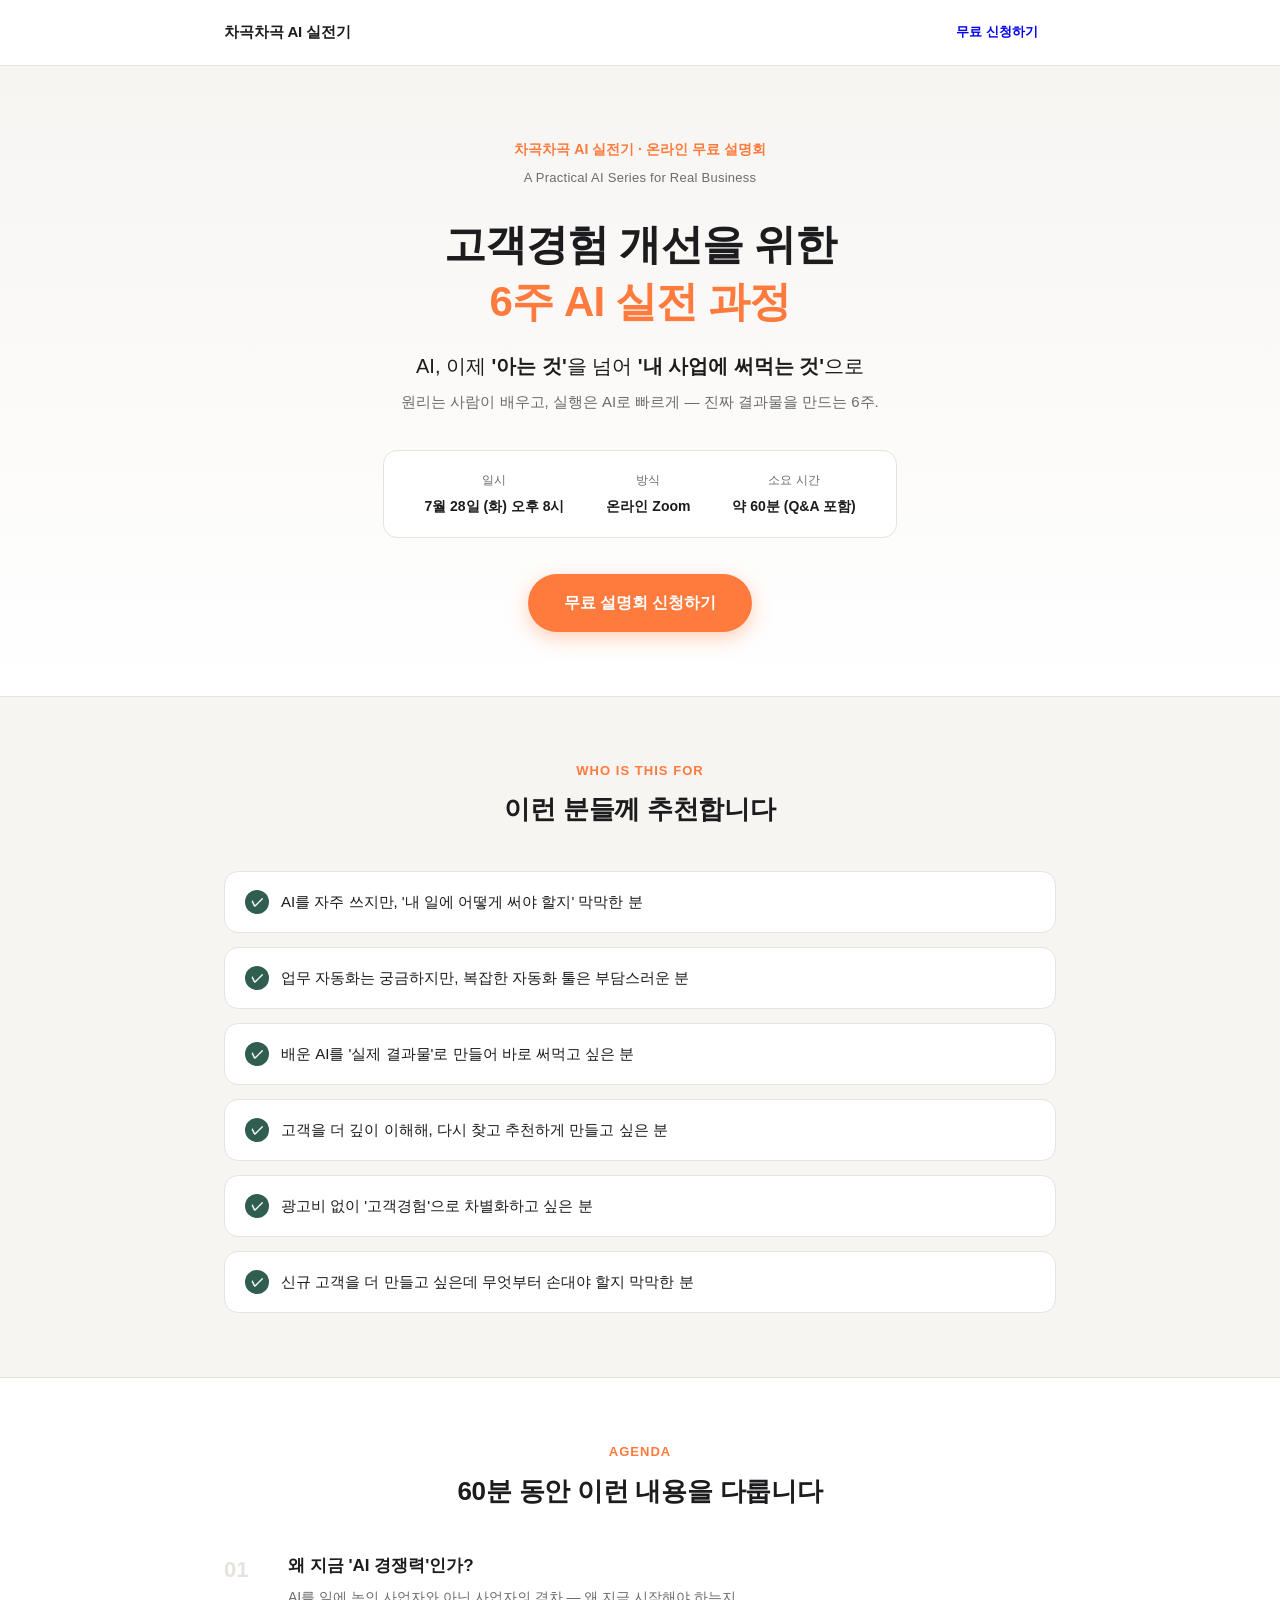
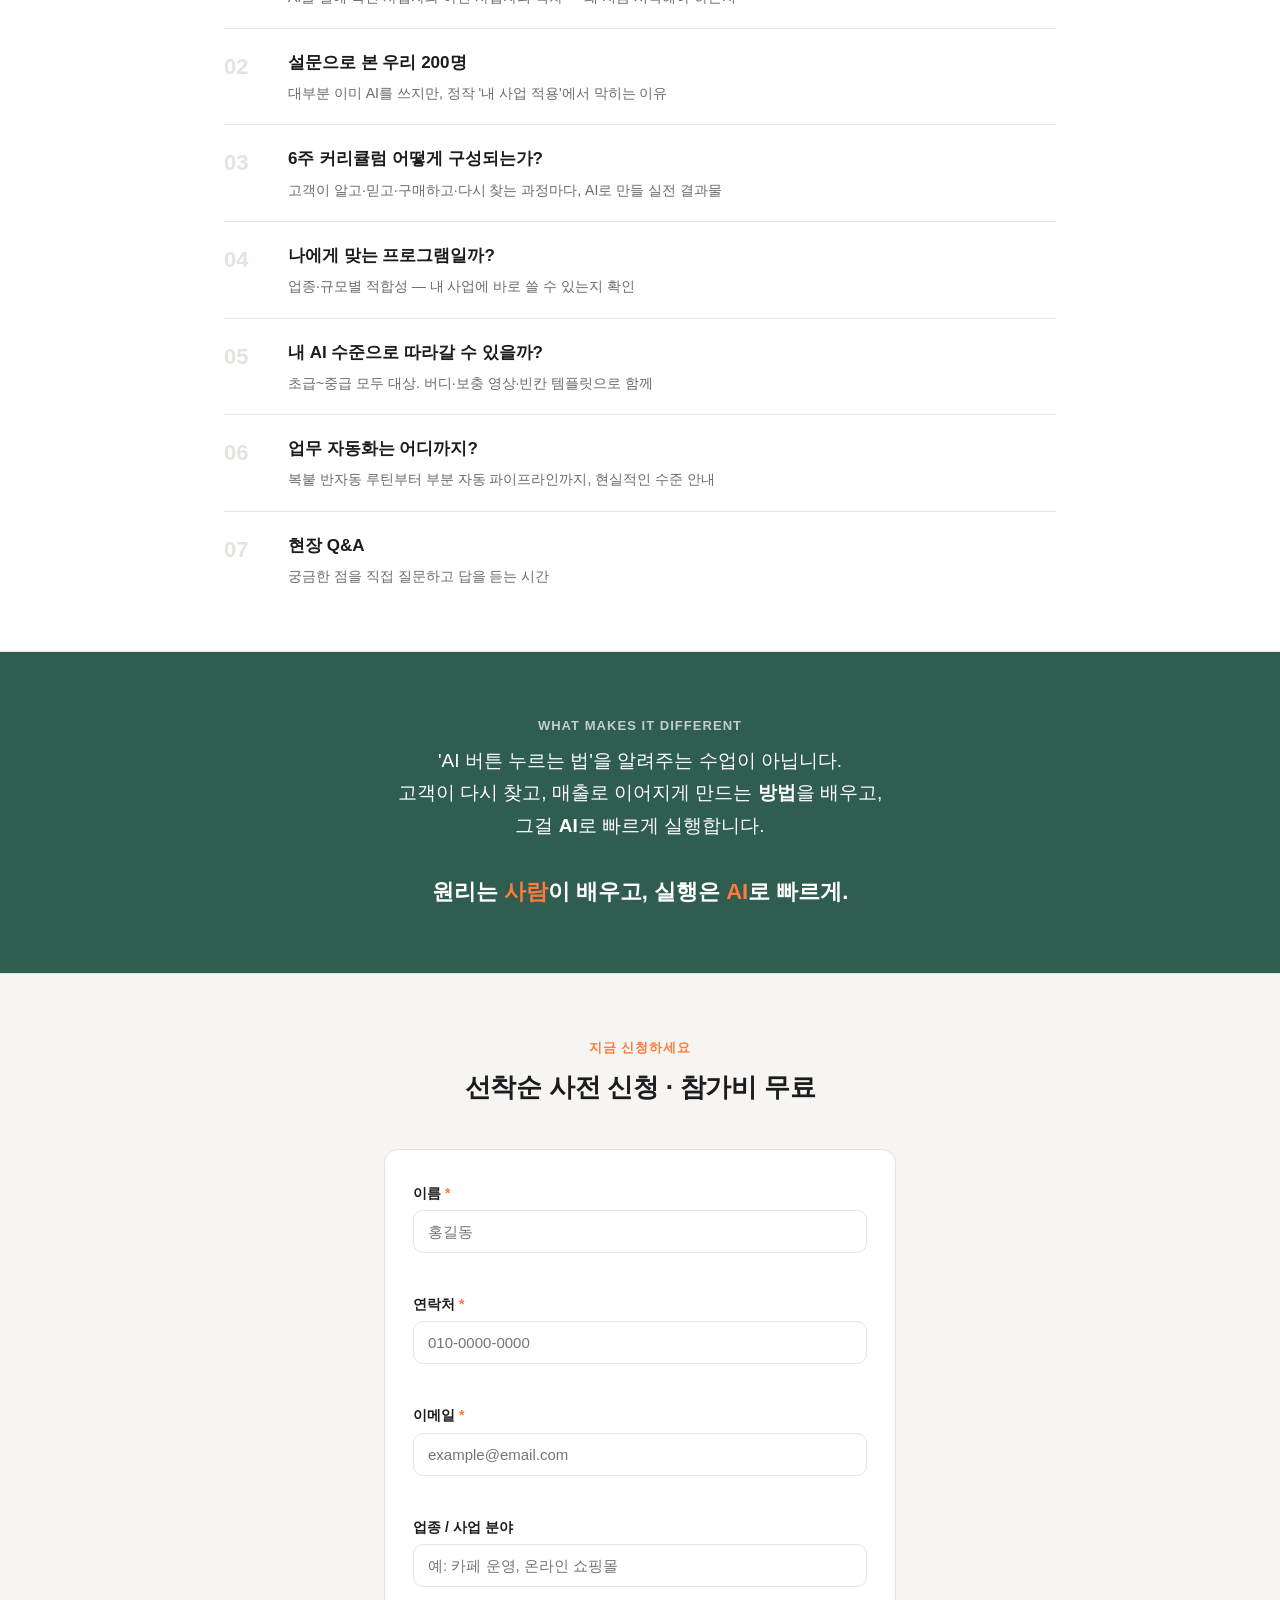
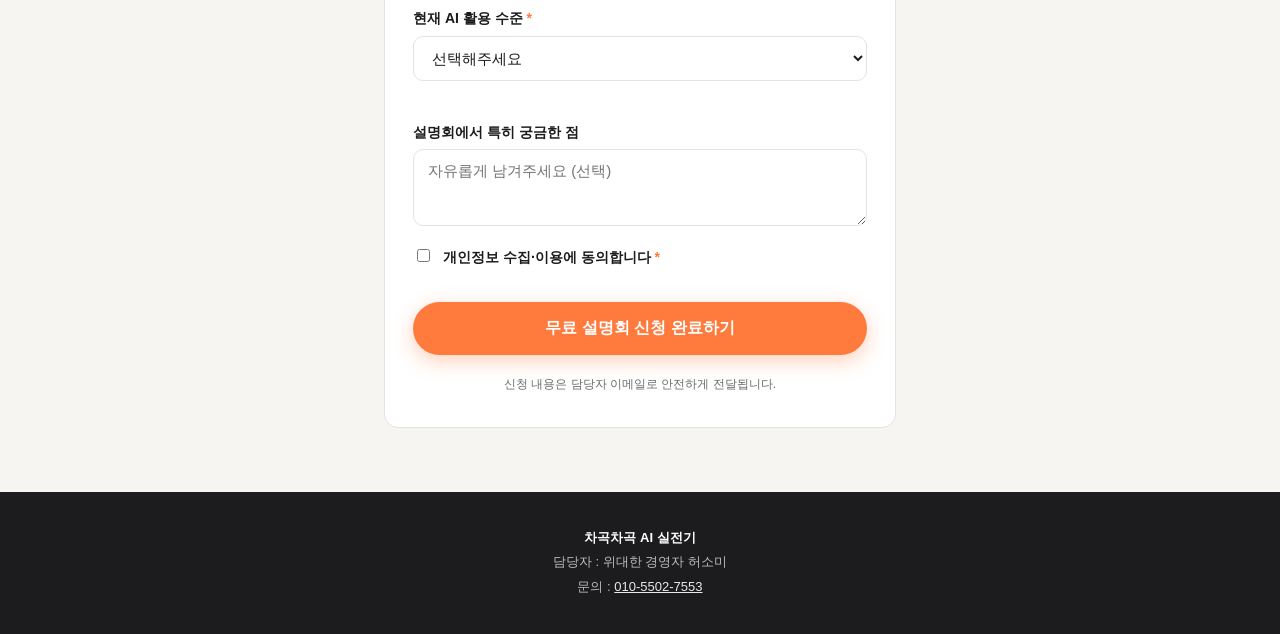
==== index.html @ 7abcda07 "Add 차곡차곡 AI 실전기 신청 페이지 Google Sheets 연동 신청 폼 포함 정적 랜딩페이지.  Co-Authored-By: Claude Sonnet 5 <noreply@" ====
<!DOCTYPE html>
<html lang="ko">
<head>
<meta charset="UTF-8">
<meta name="viewport" content="width=device-width, initial-scale=1.0">
<title>차곡차곡 AI 실전기 · 온라인 무료 설명회</title>
<meta name="description" content="고객경험 개선을 위한 6주 AI 실전 과정. 원리는 사람이 배우고, 실행은 AI로 빠르게.">
<link rel="stylesheet" href="styles.css">
</head>
<body>

<header class="topbar">
  <div class="container topbar-inner">
    <span class="logo">차곡차곡 AI 실전기</span>
    <a href="#apply-section" class="btn btn-small">무료 신청하기</a>
  </div>
</header>

<main>

  <!-- 히어로 -->
  <section class="hero">
    <div class="container hero-inner">
      <p class="eyebrow">차곡차곡 AI 실전기 · 온라인 무료 설명회</p>
      <p class="tagline">A Practical AI Series for Real Business</p>
      <h1>고객경험 개선을 위한<br><span class="highlight">6주 AI 실전 과정</span></h1>
      <p class="hero-copy">AI, 이제 <strong>'아는 것'</strong>을 넘어 <strong>'내 사업에 써먹는 것'</strong>으로</p>
      <p class="hero-sub">원리는 사람이 배우고, 실행은 AI로 빠르게 — 진짜 결과물을 만드는 6주.</p>

      <div class="event-info">
        <div class="event-info-item">
          <span class="event-info-label">일시</span>
          <span class="event-info-value">7월 28일 (화) 오후 8시</span>
        </div>
        <div class="event-info-item">
          <span class="event-info-label">방식</span>
          <span class="event-info-value">온라인 Zoom</span>
        </div>
        <div class="event-info-item">
          <span class="event-info-label">소요 시간</span>
          <span class="event-info-value">약 60분 (Q&amp;A 포함)</span>
        </div>
      </div>

      <a href="#apply-section" class="btn btn-primary btn-large">무료 설명회 신청하기</a>
    </div>
  </section>

  <!-- Who is this for -->
  <section class="section who-section">
    <div class="container">
      <h2 class="section-title">Who is this for</h2>
      <p class="section-subtitle">이런 분들께 추천합니다</p>

      <ul class="check-list">
        <li><span class="check-icon">✓</span>AI를 자주 쓰지만, '내 일에 어떻게 써야 할지' 막막한 분</li>
        <li><span class="check-icon">✓</span>업무 자동화는 궁금하지만, 복잡한 자동화 툴은 부담스러운 분</li>
        <li><span class="check-icon">✓</span>배운 AI를 '실제 결과물'로 만들어 바로 써먹고 싶은 분</li>
        <li><span class="check-icon">✓</span>고객을 더 깊이 이해해, 다시 찾고 추천하게 만들고 싶은 분</li>
        <li><span class="check-icon">✓</span>광고비 없이 '고객경험'으로 차별화하고 싶은 분</li>
        <li><span class="check-icon">✓</span>신규 고객을 더 만들고 싶은데 무엇부터 손대야 할지 막막한 분</li>
      </ul>
    </div>
  </section>

  <!-- Agenda -->
  <section class="section agenda-section">
    <div class="container">
      <h2 class="section-title">Agenda</h2>
      <p class="section-subtitle">60분 동안 이런 내용을 다룹니다</p>

      <ol class="agenda-list">
        <li class="agenda-item">
          <span class="agenda-num">01</span>
          <div>
            <h3>왜 지금 'AI 경쟁력'인가?</h3>
            <p>AI를 일에 녹인 사업자와 아닌 사업자의 격차 — 왜 지금 시작해야 하는지</p>
          </div>
        </li>
        <li class="agenda-item">
          <span class="agenda-num">02</span>
          <div>
            <h3>설문으로 본 우리 200명</h3>
            <p>대부분 이미 AI를 쓰지만, 정작 '내 사업 적용'에서 막히는 이유</p>
          </div>
        </li>
        <li class="agenda-item">
          <span class="agenda-num">03</span>
          <div>
            <h3>6주 커리큘럼 어떻게 구성되는가?</h3>
            <p>고객이 알고·믿고·구매하고·다시 찾는 과정마다, AI로 만들 실전 결과물</p>
          </div>
        </li>
        <li class="agenda-item">
          <span class="agenda-num">04</span>
          <div>
            <h3>나에게 맞는 프로그램일까?</h3>
            <p>업종·규모별 적합성 — 내 사업에 바로 쓸 수 있는지 확인</p>
          </div>
        </li>
        <li class="agenda-item">
          <span class="agenda-num">05</span>
          <div>
            <h3>내 AI 수준으로 따라갈 수 있을까?</h3>
            <p>초급~중급 모두 대상. 버디·보충 영상·빈칸 템플릿으로 함께</p>
          </div>
        </li>
        <li class="agenda-item">
          <span class="agenda-num">06</span>
          <div>
            <h3>업무 자동화는 어디까지?</h3>
            <p>복붙 반자동 루틴부터 부분 자동 파이프라인까지, 현실적인 수준 안내</p>
          </div>
        </li>
        <li class="agenda-item">
          <span class="agenda-num">07</span>
          <div>
            <h3>현장 Q&amp;A</h3>
            <p>궁금한 점을 직접 질문하고 답을 듣는 시간</p>
          </div>
        </li>
      </ol>
    </div>
  </section>

  <!-- What makes it different -->
  <section class="section diff-section">
    <div class="container diff-inner">
      <h2 class="section-title">What makes it different</h2>
      <p class="diff-copy">
        'AI 버튼 누르는 법'을 알려주는 수업이 아닙니다.<br>
        고객이 다시 찾고, 매출로 이어지게 만드는 <strong>방법</strong>을 배우고,<br>
        그걸 <strong>AI</strong>로 빠르게 실행합니다.
      </p>
      <p class="diff-highlight">원리는 <span class="accent">사람</span>이 배우고, 실행은 <span class="accent">AI</span>로 빠르게.</p>
    </div>
  </section>

  <!-- 신청 섹션 -->
  <section class="section apply-section" id="apply-section">
    <div class="container apply-inner">
      <h2 class="section-title">지금 신청하세요</h2>
      <p class="section-subtitle">선착순 사전 신청 · 참가비 무료</p>

      <form id="apply-form" class="apply-form" novalidate>

        <div class="form-group">
          <label for="name">이름 <span class="required">*</span></label>
          <input type="text" id="name" name="name" required placeholder="홍길동">
          <span class="error-msg" data-error-for="name"></span>
        </div>

        <div class="form-group">
          <label for="phone">연락처 <span class="required">*</span></label>
          <input type="tel" id="phone" name="phone" required placeholder="010-0000-0000">
          <span class="error-msg" data-error-for="phone"></span>
        </div>

        <div class="form-group">
          <label for="email">이메일 <span class="required">*</span></label>
          <input type="email" id="email" name="email" required placeholder="example@email.com">
          <span class="error-msg" data-error-for="email"></span>
        </div>

        <div class="form-group">
          <label for="business">업종 / 사업 분야</label>
          <input type="text" id="business" name="business" placeholder="예: 카페 운영, 온라인 쇼핑몰">
        </div>

        <div class="form-group">
          <label for="ai-level">현재 AI 활용 수준 <span class="required">*</span></label>
          <select id="ai-level" name="ai-level" required>
            <option value="" disabled selected>선택해주세요</option>
            <option value="beginner">입문 (거의 안 써봤어요)</option>
            <option value="basic">초급 (가끔 써봤어요)</option>
            <option value="intermediate">중급 (자주 쓰는 편)</option>
            <option value="advanced">고급 (업무에 적용 중)</option>
          </select>
          <span class="error-msg" data-error-for="ai-level"></span>
        </div>

        <div class="form-group">
          <label for="question">설명회에서 특히 궁금한 점</label>
          <textarea id="question" name="question" rows="3" placeholder="자유롭게 남겨주세요 (선택)"></textarea>
        </div>

        <div class="form-group form-group-checkbox">
          <label class="checkbox-label">
            <input type="checkbox" id="privacy" name="privacy" required>
            <span>개인정보 수집·이용에 동의합니다 <span class="required">*</span></span>
          </label>
          <span class="error-msg" data-error-for="privacy"></span>
        </div>

        <button type="submit" class="btn btn-primary btn-large btn-full">무료 설명회 신청 완료하기</button>
        <p class="form-note">신청 내용은 담당자 이메일로 안전하게 전달됩니다.</p>
      </form>

      <div id="success-message" class="success-message" hidden>
        <p class="success-icon">✓</p>
        <h3>신청이 완료되었습니다</h3>
        <p>입력하신 연락처로 곧 안내드리겠습니다. 감사합니다!</p>
      </div>
    </div>
  </section>

</main>

<footer class="footer">
  <div class="container footer-inner">
    <p class="footer-title">차곡차곡 AI 실전기</p>
    <p>담당자 : 위대한 경영자 허소미</p>
    <p>문의 : <a href="tel:010-5502-7553">010-5502-7553</a></p>
  </div>
</footer>

<script src="script.js"></script>
</body>
</html>
---- styles.css ----
/* ============================================
   수정 가이드
   - 색상: 아래 :root 변수만 바꾸면 전체 색상 변경
   - 폰트: --font-sans 값만 바꾸면 전체 폰트 변경
   - 텍스트 내용: index.html에서 직접 수정
   ============================================ */

:root {
  --color-bg: #ffffff;
  --color-bg-alt: #f7f5f2;
  --color-text: #1c1c1e;
  --color-text-muted: #6b6b70;
  --color-primary: #ff7a3d;
  --color-primary-dark: #e6631f;
  --color-accent: #2f5d50;
  --color-border: #e6e3de;
  --color-white: #ffffff;
  --font-sans: -apple-system, BlinkMacSystemFont, "Pretendard", "Noto Sans KR", "Malgun Gothic", sans-serif;
  --radius: 14px;
  --max-width: 880px;
}

* { box-sizing: border-box; }

html { scroll-behavior: smooth; }

body {
  margin: 0;
  font-family: var(--font-sans);
  color: var(--color-text);
  background: var(--color-bg);
  line-height: 1.6;
  -webkit-font-smoothing: antialiased;
}

.container {
  max-width: var(--max-width);
  margin: 0 auto;
  padding: 0 24px;
}

/* Topbar */
.topbar {
  position: sticky;
  top: 0;
  z-index: 100;
  background: rgba(255, 255, 255, 0.9);
  backdrop-filter: blur(8px);
  border-bottom: 1px solid var(--color-border);
}

.topbar-inner {
  display: flex;
  align-items: center;
  justify-content: space-between;
  padding-top: 14px;
  padding-bottom: 14px;
}

.logo {
  font-weight: 700;
  font-size: 15px;
  letter-spacing: -0.01em;
}

/* Buttons */
.btn {
  display: inline-block;
  border: none;
  border-radius: 999px;
  font-weight: 700;
  text-decoration: none;
  cursor: pointer;
  text-align: center;
  transition: transform 0.15s ease, box-shadow 0.15s ease, background 0.15s ease;
}

.btn-primary {
  background: var(--color-primary);
  color: var(--color-white);
  box-shadow: 0 6px 20px rgba(255, 122, 61, 0.35);
}

.btn-primary:hover {
  background: var(--color-primary-dark);
  transform: translateY(-1px);
}

.btn-small {
  padding: 8px 18px;
  font-size: 13px;
}

.btn-large {
  padding: 16px 36px;
  font-size: 16px;
}

.btn-full {
  display: block;
  width: 100%;
}

/* Hero */
.hero {
  background: linear-gradient(180deg, var(--color-bg-alt) 0%, var(--color-bg) 100%);
  padding: 72px 0 64px;
  text-align: center;
}

.hero-inner {
  display: flex;
  flex-direction: column;
  align-items: center;
}

.eyebrow {
  font-size: 14px;
  font-weight: 700;
  color: var(--color-primary);
  margin: 0 0 8px;
}

.tagline {
  font-size: 13px;
  color: var(--color-text-muted);
  letter-spacing: 0.02em;
  margin: 0 0 28px;
}

.hero h1 {
  font-size: clamp(28px, 5vw, 42px);
  line-height: 1.35;
  margin: 0 0 20px;
  letter-spacing: -0.02em;
}

.hero h1 .highlight {
  color: var(--color-primary);
}

.hero-copy {
  font-size: clamp(17px, 2.5vw, 20px);
  margin: 0 0 8px;
}

.hero-sub {
  font-size: 15px;
  color: var(--color-text-muted);
  margin: 0 0 36px;
}

.event-info {
  display: flex;
  flex-wrap: wrap;
  justify-content: center;
  gap: 12px;
  background: var(--color-white);
  border: 1px solid var(--color-border);
  border-radius: var(--radius);
  padding: 20px 28px;
  margin-bottom: 36px;
}

.event-info-item {
  display: flex;
  flex-direction: column;
  align-items: center;
  min-width: 120px;
  padding: 0 12px;
}

.event-info-label {
  font-size: 12px;
  color: var(--color-text-muted);
  margin-bottom: 4px;
}

.event-info-value {
  font-size: 14px;
  font-weight: 700;
}

/* Sections */
.section {
  padding: 64px 0;
  border-top: 1px solid var(--color-border);
}

.section-title {
  font-size: 13px;
  font-weight: 800;
  letter-spacing: 0.08em;
  text-transform: uppercase;
  color: var(--color-primary);
  margin: 0 0 8px;
  text-align: center;
}

.section-subtitle {
  font-size: clamp(20px, 3vw, 26px);
  font-weight: 700;
  text-align: center;
  margin: 0 0 40px;
  letter-spacing: -0.01em;
}

/* Who is this for */
.who-section {
  background: var(--color-bg-alt);
}

.check-list {
  list-style: none;
  margin: 0;
  padding: 0;
  display: grid;
  gap: 14px;
}

.check-list li {
  display: flex;
  align-items: flex-start;
  gap: 12px;
  background: var(--color-white);
  border: 1px solid var(--color-border);
  border-radius: var(--radius);
  padding: 18px 20px;
  font-size: 15px;
}

.check-icon {
  flex: none;
  width: 24px;
  height: 24px;
  border-radius: 50%;
  background: var(--color-accent);
  color: var(--color-white);
  font-size: 13px;
  font-weight: 700;
  display: flex;
  align-items: center;
  justify-content: center;
}

/* Agenda */
.agenda-list {
  list-style: none;
  margin: 0;
  padding: 0;
  display: grid;
  gap: 20px;
}

.agenda-item {
  display: flex;
  gap: 20px;
  align-items: flex-start;
  padding-bottom: 20px;
  border-bottom: 1px solid var(--color-border);
}

.agenda-item:last-child {
  border-bottom: none;
  padding-bottom: 0;
}

.agenda-num {
  flex: none;
  font-size: 22px;
  font-weight: 800;
  color: var(--color-border);
  font-variant-numeric: tabular-nums;
  min-width: 44px;
}

.agenda-item h3 {
  margin: 0 0 6px;
  font-size: 17px;
}

.agenda-item p {
  margin: 0;
  color: var(--color-text-muted);
  font-size: 14px;
}

/* Diff section */
.diff-section {
  background: var(--color-accent);
  color: var(--color-white);
  text-align: center;
}

.diff-section .section-title {
  color: rgba(255, 255, 255, 0.7);
}

.diff-inner {
  max-width: 640px;
}

.diff-copy {
  font-size: clamp(16px, 2.5vw, 19px);
  line-height: 1.7;
  margin: 0 0 32px;
}

.diff-highlight {
  font-size: clamp(18px, 3vw, 22px);
  font-weight: 700;
  margin: 0;
}

.diff-highlight .accent {
  color: var(--color-primary);
}

/* Apply section */
.apply-section {
  background: var(--color-bg-alt);
}

.apply-inner {
  max-width: 560px;
}

.apply-form {
  background: var(--color-white);
  border: 1px solid var(--color-border);
  border-radius: var(--radius);
  padding: 32px 28px;
  display: grid;
  gap: 20px;
}

.form-group {
  display: grid;
  gap: 6px;
}

.form-group label {
  font-size: 14px;
  font-weight: 700;
}

.required {
  color: var(--color-primary);
}

.form-group input[type="text"],
.form-group input[type="tel"],
.form-group input[type="email"],
.form-group select,
.form-group textarea {
  width: 100%;
  padding: 12px 14px;
  border: 1px solid var(--color-border);
  border-radius: 10px;
  font-size: 15px;
  font-family: inherit;
  color: var(--color-text);
  background: var(--color-white);
}

.form-group input:focus,
.form-group select:focus,
.form-group textarea:focus {
  outline: none;
  border-color: var(--color-primary);
  box-shadow: 0 0 0 3px rgba(255, 122, 61, 0.15);
}

.form-group textarea {
  resize: vertical;
}

.form-group.invalid input,
.form-group.invalid select {
  border-color: #e0453c;
}

.error-msg {
  font-size: 12px;
  color: #e0453c;
  min-height: 14px;
  display: block;
}

.form-group-checkbox {
  display: block;
}

.checkbox-label {
  display: flex;
  align-items: flex-start;
  gap: 10px;
  font-size: 14px;
  font-weight: 400;
  cursor: pointer;
}

.checkbox-label input {
  margin-top: 3px;
}

.form-note {
  text-align: center;
  font-size: 12px;
  color: var(--color-text-muted);
  margin: 0;
}

.success-message {
  text-align: center;
  background: var(--color-white);
  border: 1px solid var(--color-border);
  border-radius: var(--radius);
  padding: 48px 28px;
}

.success-icon {
  width: 48px;
  height: 48px;
  line-height: 48px;
  border-radius: 50%;
  background: var(--color-accent);
  color: var(--color-white);
  font-size: 22px;
  margin: 0 auto 16px;
}

.success-message h3 {
  margin: 0 0 8px;
  font-size: 20px;
}

.success-message p:last-child {
  color: var(--color-text-muted);
  margin: 0;
}

/* Footer */
.footer {
  background: var(--color-text);
  color: rgba(255, 255, 255, 0.7);
  padding: 32px 0;
  text-align: center;
  font-size: 13px;
}

.footer-title {
  color: var(--color-white);
  font-weight: 700;
  margin: 0 0 8px;
}

.footer p {
  margin: 4px 0;
}

.footer a {
  color: rgba(255, 255, 255, 0.9);
}

@media (max-width: 600px) {
  .event-info {
    flex-direction: column;
    gap: 16px;
  }
  .apply-form {
    padding: 24px 20px;
  }
}
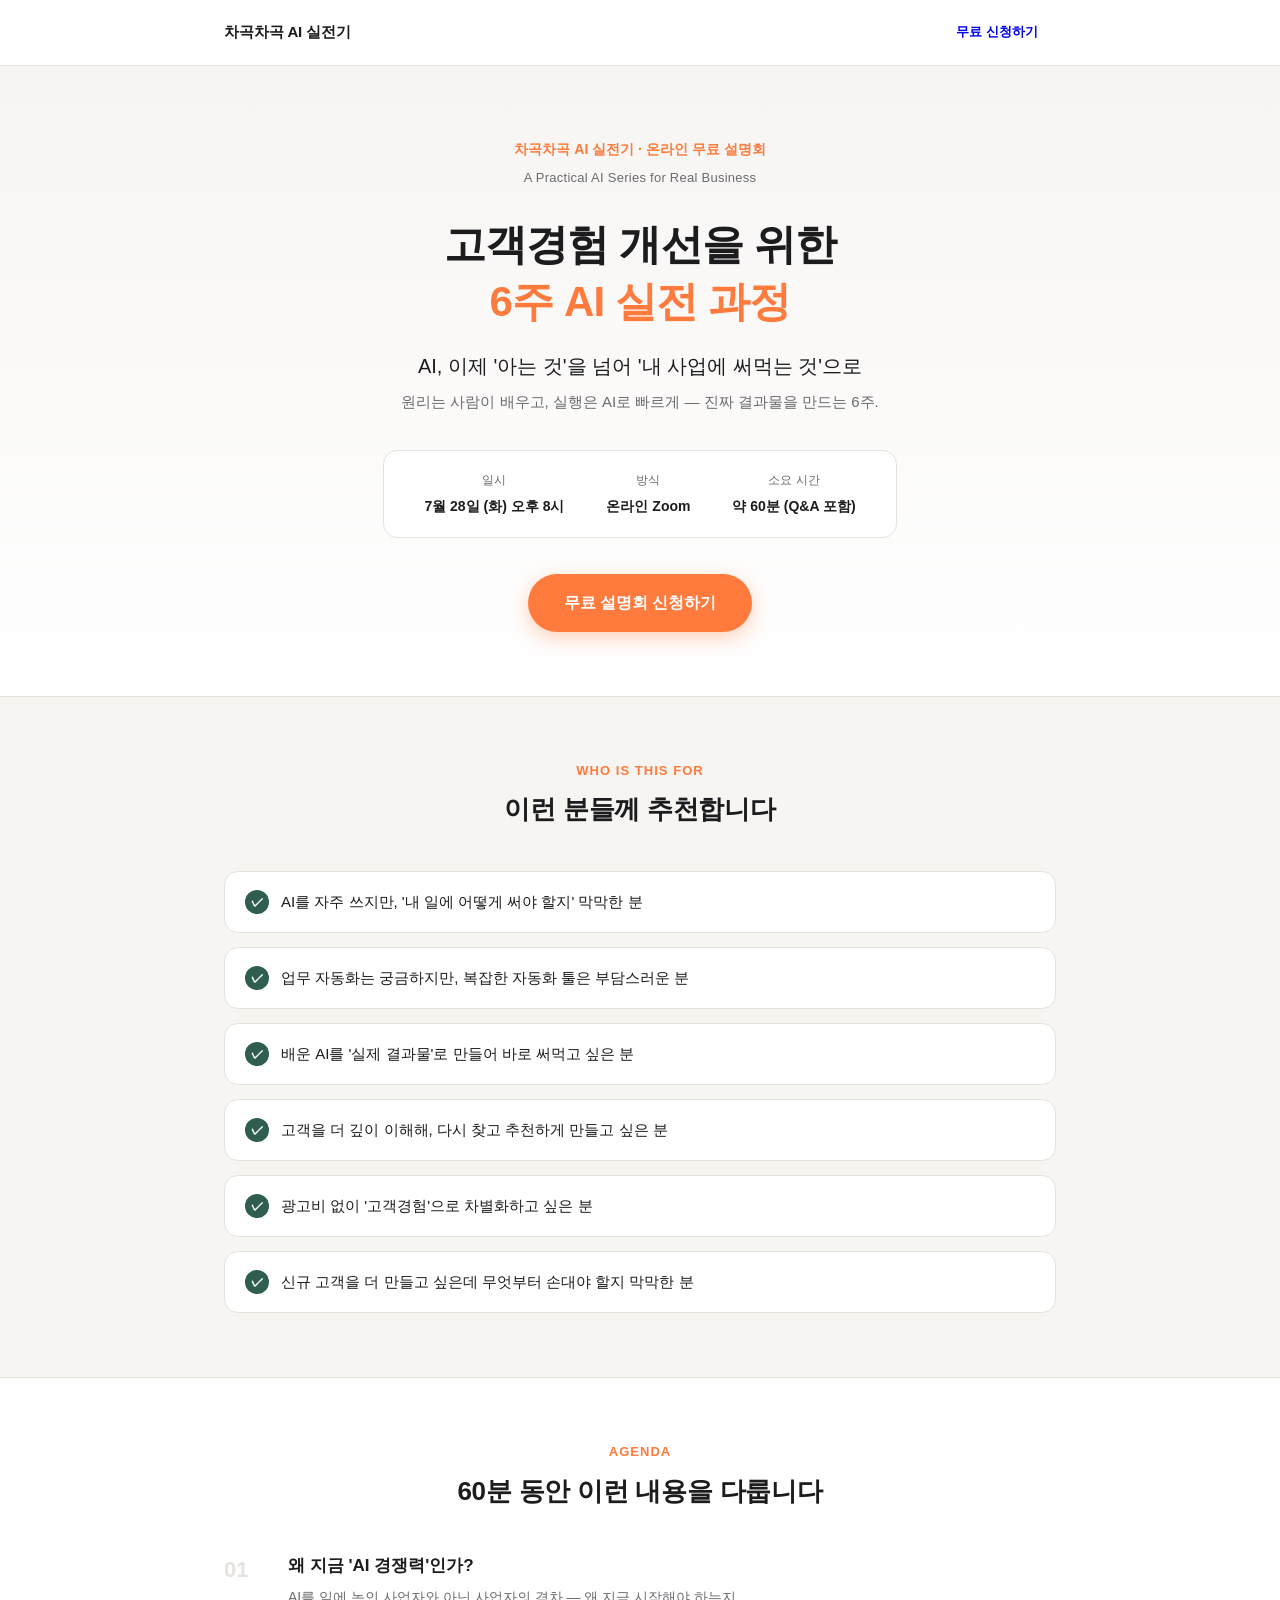
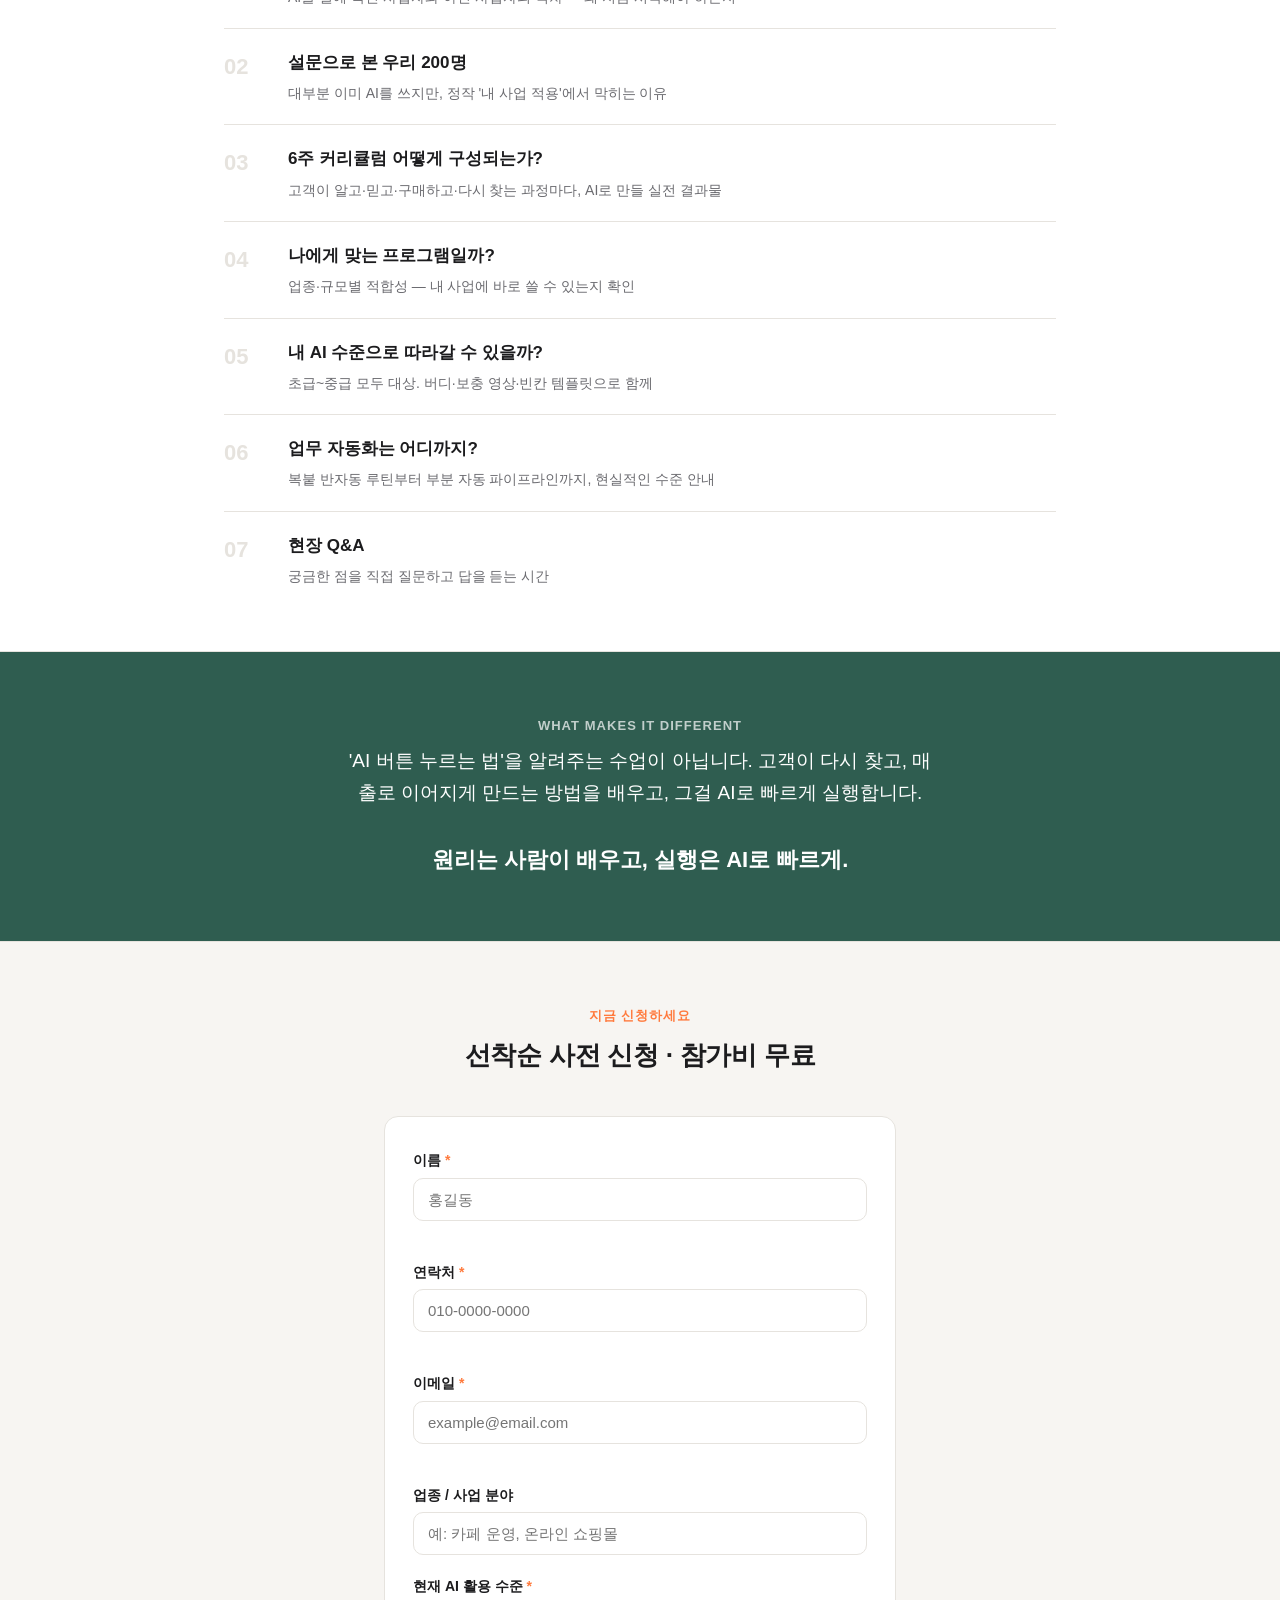
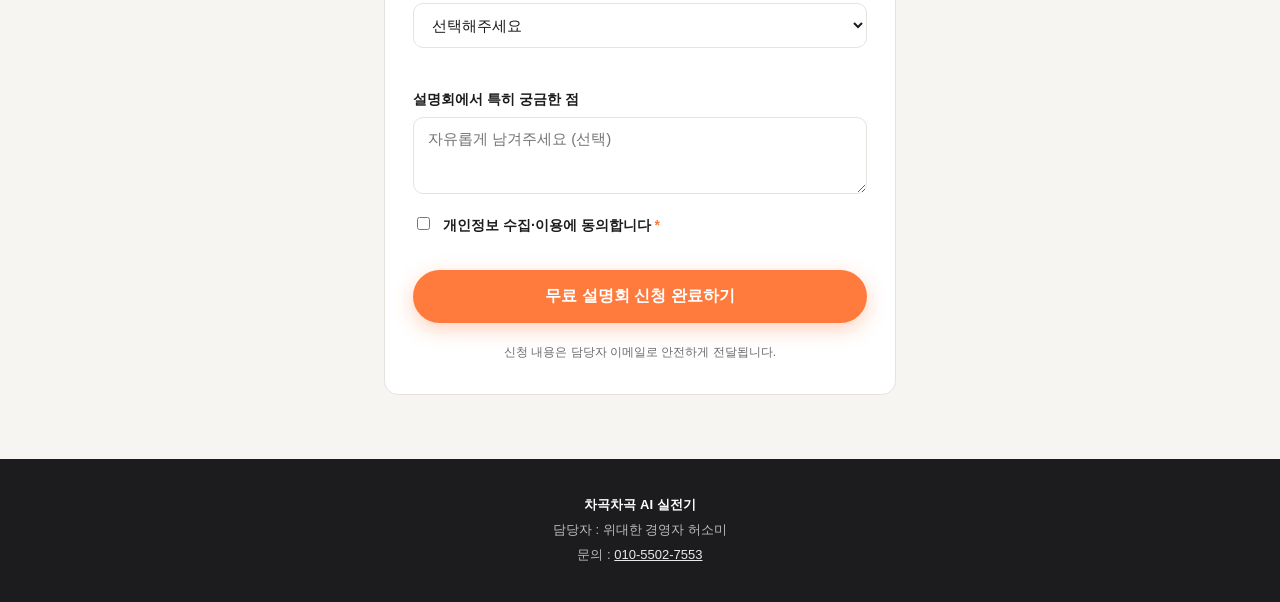
==== commit 77198f4f: "Add admin content editor backed by GitHub Contents API Move page copy into content.json and render i" ====
--- a/index.html
+++ b/index.html
@@ -11,8 +11,8 @@
 
 <header class="topbar">
   <div class="container topbar-inner">
-    <span class="logo">차곡차곡 AI 실전기</span>
-    <a href="#apply-section" class="btn btn-small">무료 신청하기</a>
+    <span class="logo" data-bind="site.logo">차곡차곡 AI 실전기</span>
+    <a href="#apply-section" class="btn btn-small" data-bind="site.navCta">무료 신청하기</a>
   </div>
 </header>
 
@@ -21,44 +21,44 @@
   <!-- 히어로 -->
   <section class="hero">
     <div class="container hero-inner">
-      <p class="eyebrow">차곡차곡 AI 실전기 · 온라인 무료 설명회</p>
-      <p class="tagline">A Practical AI Series for Real Business</p>
-      <h1>고객경험 개선을 위한<br><span class="highlight">6주 AI 실전 과정</span></h1>
-      <p class="hero-copy">AI, 이제 <strong>'아는 것'</strong>을 넘어 <strong>'내 사업에 써먹는 것'</strong>으로</p>
-      <p class="hero-sub">원리는 사람이 배우고, 실행은 AI로 빠르게 — 진짜 결과물을 만드는 6주.</p>
+      <p class="eyebrow" data-bind="hero.eyebrow">차곡차곡 AI 실전기 · 온라인 무료 설명회</p>
+      <p class="tagline" data-bind="hero.tagline">A Practical AI Series for Real Business</p>
+      <h1><span data-bind="hero.titleLine1">고객경험 개선을 위한</span><br><span class="highlight" data-bind="hero.titleHighlight">6주 AI 실전 과정</span></h1>
+      <p class="hero-copy" data-bind="hero.copy">AI, 이제 '아는 것'을 넘어 '내 사업에 써먹는 것'으로</p>
+      <p class="hero-sub" data-bind="hero.sub">원리는 사람이 배우고, 실행은 AI로 빠르게 — 진짜 결과물을 만드는 6주.</p>
 
       <div class="event-info">
         <div class="event-info-item">
           <span class="event-info-label">일시</span>
-          <span class="event-info-value">7월 28일 (화) 오후 8시</span>
+          <span class="event-info-value" data-bind="hero.eventDate">7월 28일 (화) 오후 8시</span>
         </div>
         <div class="event-info-item">
           <span class="event-info-label">방식</span>
-          <span class="event-info-value">온라인 Zoom</span>
+          <span class="event-info-value" data-bind="hero.eventMode">온라인 Zoom</span>
         </div>
         <div class="event-info-item">
           <span class="event-info-label">소요 시간</span>
-          <span class="event-info-value">약 60분 (Q&amp;A 포함)</span>
+          <span class="event-info-value" data-bind="hero.eventDuration">약 60분 (Q&amp;A 포함)</span>
         </div>
       </div>
 
-      <a href="#apply-section" class="btn btn-primary btn-large">무료 설명회 신청하기</a>
+      <a href="#apply-section" class="btn btn-primary btn-large" data-bind="hero.ctaText">무료 설명회 신청하기</a>
     </div>
   </section>
 
   <!-- Who is this for -->
   <section class="section who-section">
     <div class="container">
-      <h2 class="section-title">Who is this for</h2>
-      <p class="section-subtitle">이런 분들께 추천합니다</p>
-
-      <ul class="check-list">
-        <li><span class="check-icon">✓</span>AI를 자주 쓰지만, '내 일에 어떻게 써야 할지' 막막한 분</li>
-        <li><span class="check-icon">✓</span>업무 자동화는 궁금하지만, 복잡한 자동화 툴은 부담스러운 분</li>
-        <li><span class="check-icon">✓</span>배운 AI를 '실제 결과물'로 만들어 바로 써먹고 싶은 분</li>
-        <li><span class="check-icon">✓</span>고객을 더 깊이 이해해, 다시 찾고 추천하게 만들고 싶은 분</li>
-        <li><span class="check-icon">✓</span>광고비 없이 '고객경험'으로 차별화하고 싶은 분</li>
-        <li><span class="check-icon">✓</span>신규 고객을 더 만들고 싶은데 무엇부터 손대야 할지 막막한 분</li>
+      <h2 class="section-title" data-bind="who.sectionTitle">Who is this for</h2>
+      <p class="section-subtitle" data-bind="who.sectionSubtitle">이런 분들께 추천합니다</p>
+
+      <ul class="check-list" id="who-list">
+        <li><span class="check-icon">✓</span><span>AI를 자주 쓰지만, '내 일에 어떻게 써야 할지' 막막한 분</span></li>
+        <li><span class="check-icon">✓</span><span>업무 자동화는 궁금하지만, 복잡한 자동화 툴은 부담스러운 분</span></li>
+        <li><span class="check-icon">✓</span><span>배운 AI를 '실제 결과물'로 만들어 바로 써먹고 싶은 분</span></li>
+        <li><span class="check-icon">✓</span><span>고객을 더 깊이 이해해, 다시 찾고 추천하게 만들고 싶은 분</span></li>
+        <li><span class="check-icon">✓</span><span>광고비 없이 '고객경험'으로 차별화하고 싶은 분</span></li>
+        <li><span class="check-icon">✓</span><span>신규 고객을 더 만들고 싶은데 무엇부터 손대야 할지 막막한 분</span></li>
       </ul>
     </div>
   </section>
@@ -66,10 +66,10 @@
   <!-- Agenda -->
   <section class="section agenda-section">
     <div class="container">
-      <h2 class="section-title">Agenda</h2>
-      <p class="section-subtitle">60분 동안 이런 내용을 다룹니다</p>
-
-      <ol class="agenda-list">
+      <h2 class="section-title" data-bind="agenda.sectionTitle">Agenda</h2>
+      <p class="section-subtitle" data-bind="agenda.sectionSubtitle">60분 동안 이런 내용을 다룹니다</p>
+
+      <ol class="agenda-list" id="agenda-list">
         <li class="agenda-item">
           <span class="agenda-num">01</span>
           <div>
@@ -126,21 +126,17 @@
   <!-- What makes it different -->
   <section class="section diff-section">
     <div class="container diff-inner">
-      <h2 class="section-title">What makes it different</h2>
-      <p class="diff-copy">
-        'AI 버튼 누르는 법'을 알려주는 수업이 아닙니다.<br>
-        고객이 다시 찾고, 매출로 이어지게 만드는 <strong>방법</strong>을 배우고,<br>
-        그걸 <strong>AI</strong>로 빠르게 실행합니다.
-      </p>
-      <p class="diff-highlight">원리는 <span class="accent">사람</span>이 배우고, 실행은 <span class="accent">AI</span>로 빠르게.</p>
+      <h2 class="section-title" data-bind="diff.sectionTitle">What makes it different</h2>
+      <p class="diff-copy" data-bind="diff.copy">'AI 버튼 누르는 법'을 알려주는 수업이 아닙니다. 고객이 다시 찾고, 매출로 이어지게 만드는 방법을 배우고, 그걸 AI로 빠르게 실행합니다.</p>
+      <p class="diff-highlight" data-bind="diff.highlight">원리는 사람이 배우고, 실행은 AI로 빠르게.</p>
     </div>
   </section>
 
   <!-- 신청 섹션 -->
   <section class="section apply-section" id="apply-section">
     <div class="container apply-inner">
-      <h2 class="section-title">지금 신청하세요</h2>
-      <p class="section-subtitle">선착순 사전 신청 · 참가비 무료</p>
+      <h2 class="section-title" data-bind="apply.sectionTitle">지금 신청하세요</h2>
+      <p class="section-subtitle" data-bind="apply.sectionSubtitle">선착순 사전 신청 · 참가비 무료</p>
 
       <form id="apply-form" class="apply-form" novalidate>
 
@@ -192,8 +188,8 @@
           <span class="error-msg" data-error-for="privacy"></span>
         </div>
 
-        <button type="submit" class="btn btn-primary btn-large btn-full">무료 설명회 신청 완료하기</button>
-        <p class="form-note">신청 내용은 담당자 이메일로 안전하게 전달됩니다.</p>
+        <button type="submit" class="btn btn-primary btn-large btn-full" data-bind="apply.submitText">무료 설명회 신청 완료하기</button>
+        <p class="form-note" data-bind="apply.note">신청 내용은 담당자 이메일로 안전하게 전달됩니다.</p>
       </form>
 
       <div id="success-message" class="success-message" hidden>
@@ -208,12 +204,13 @@
 
 <footer class="footer">
   <div class="container footer-inner">
-    <p class="footer-title">차곡차곡 AI 실전기</p>
-    <p>담당자 : 위대한 경영자 허소미</p>
-    <p>문의 : <a href="tel:010-5502-7553">010-5502-7553</a></p>
+    <p class="footer-title" data-bind="footer.title">차곡차곡 AI 실전기</p>
+    <p>담당자 : <span data-bind="footer.manager">위대한 경영자 허소미</span></p>
+    <p>문의 : <a href="tel:010-5502-7553" id="footer-phone-link" data-bind="footer.phone">010-5502-7553</a></p>
   </div>
 </footer>
 
+<script src="content-loader.js"></script>
 <script src="script.js"></script>
 </body>
 </html>
--- a/styles.css
+++ b/styles.css
@@ -22,6 +22,8 @@
 
 * { box-sizing: border-box; }
 
+[hidden] { display: none !important; }
+
 html { scroll-behavior: smooth; }
 
 body {
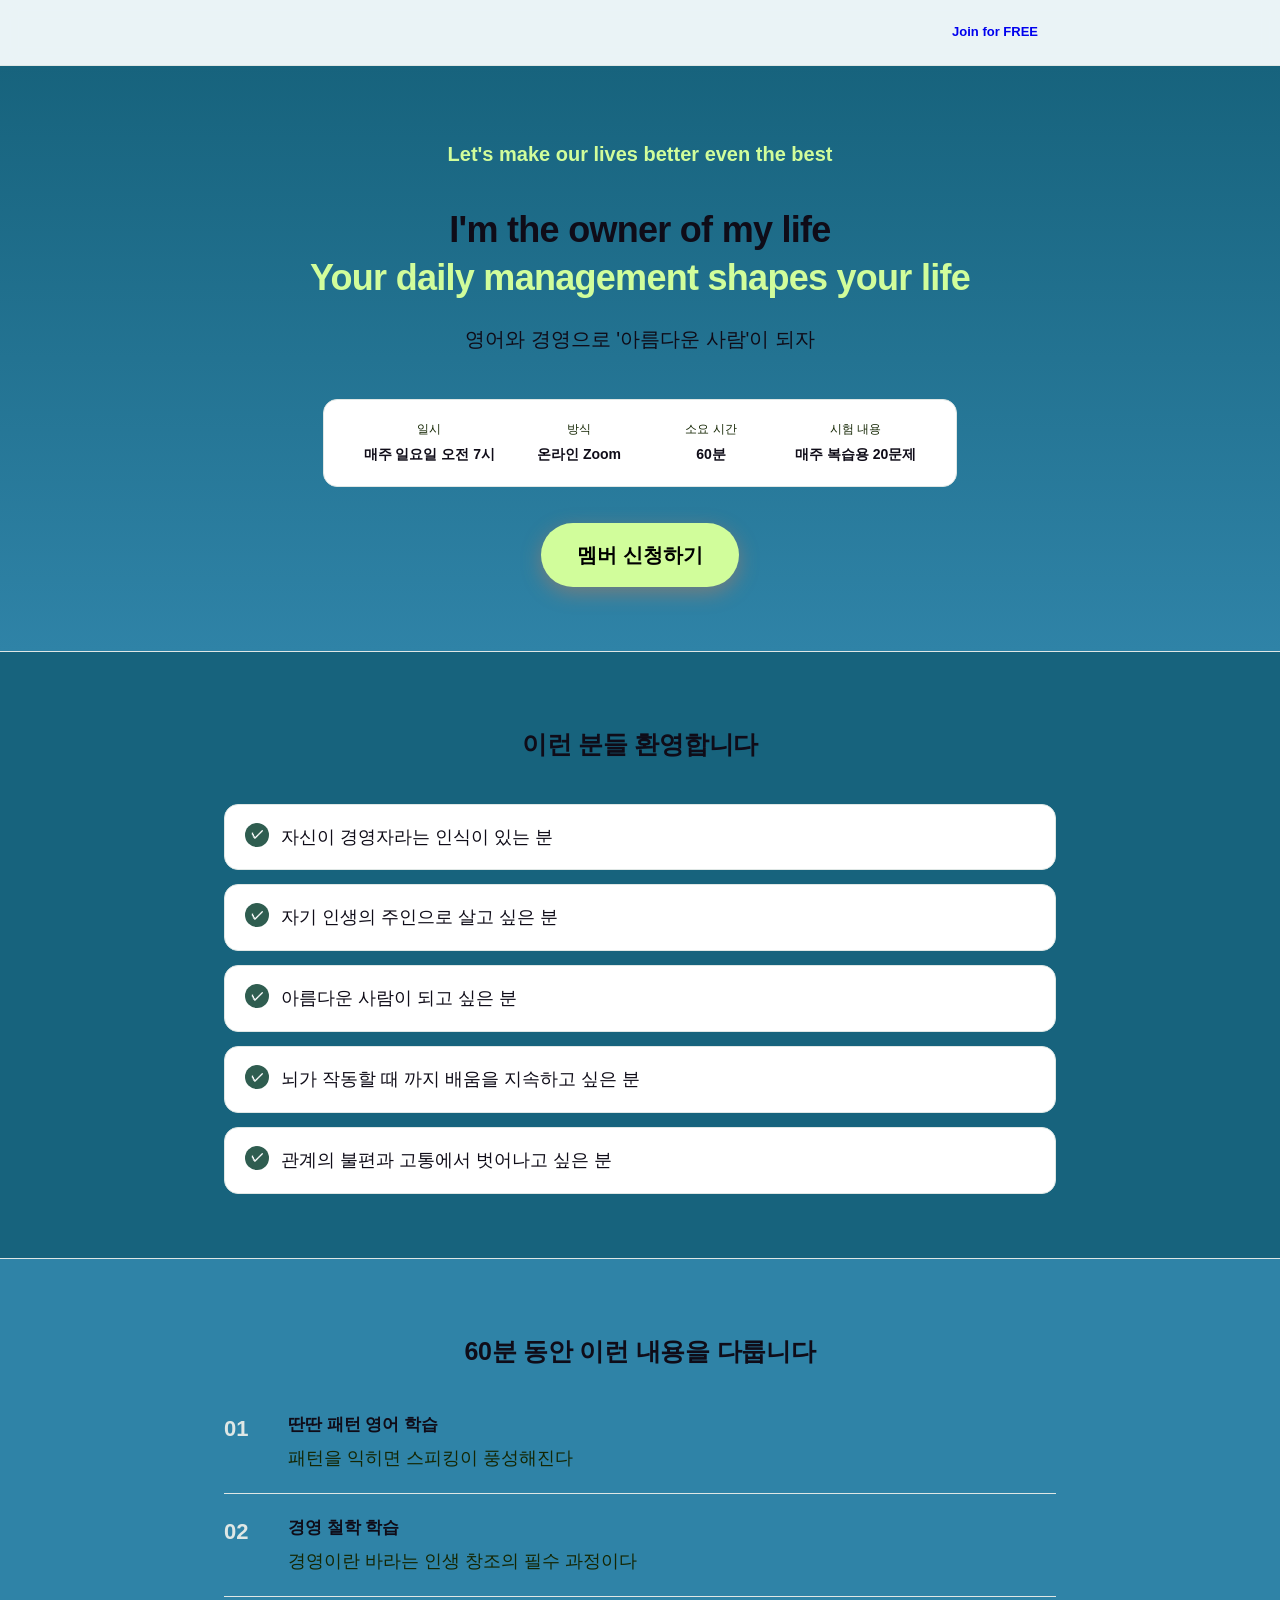
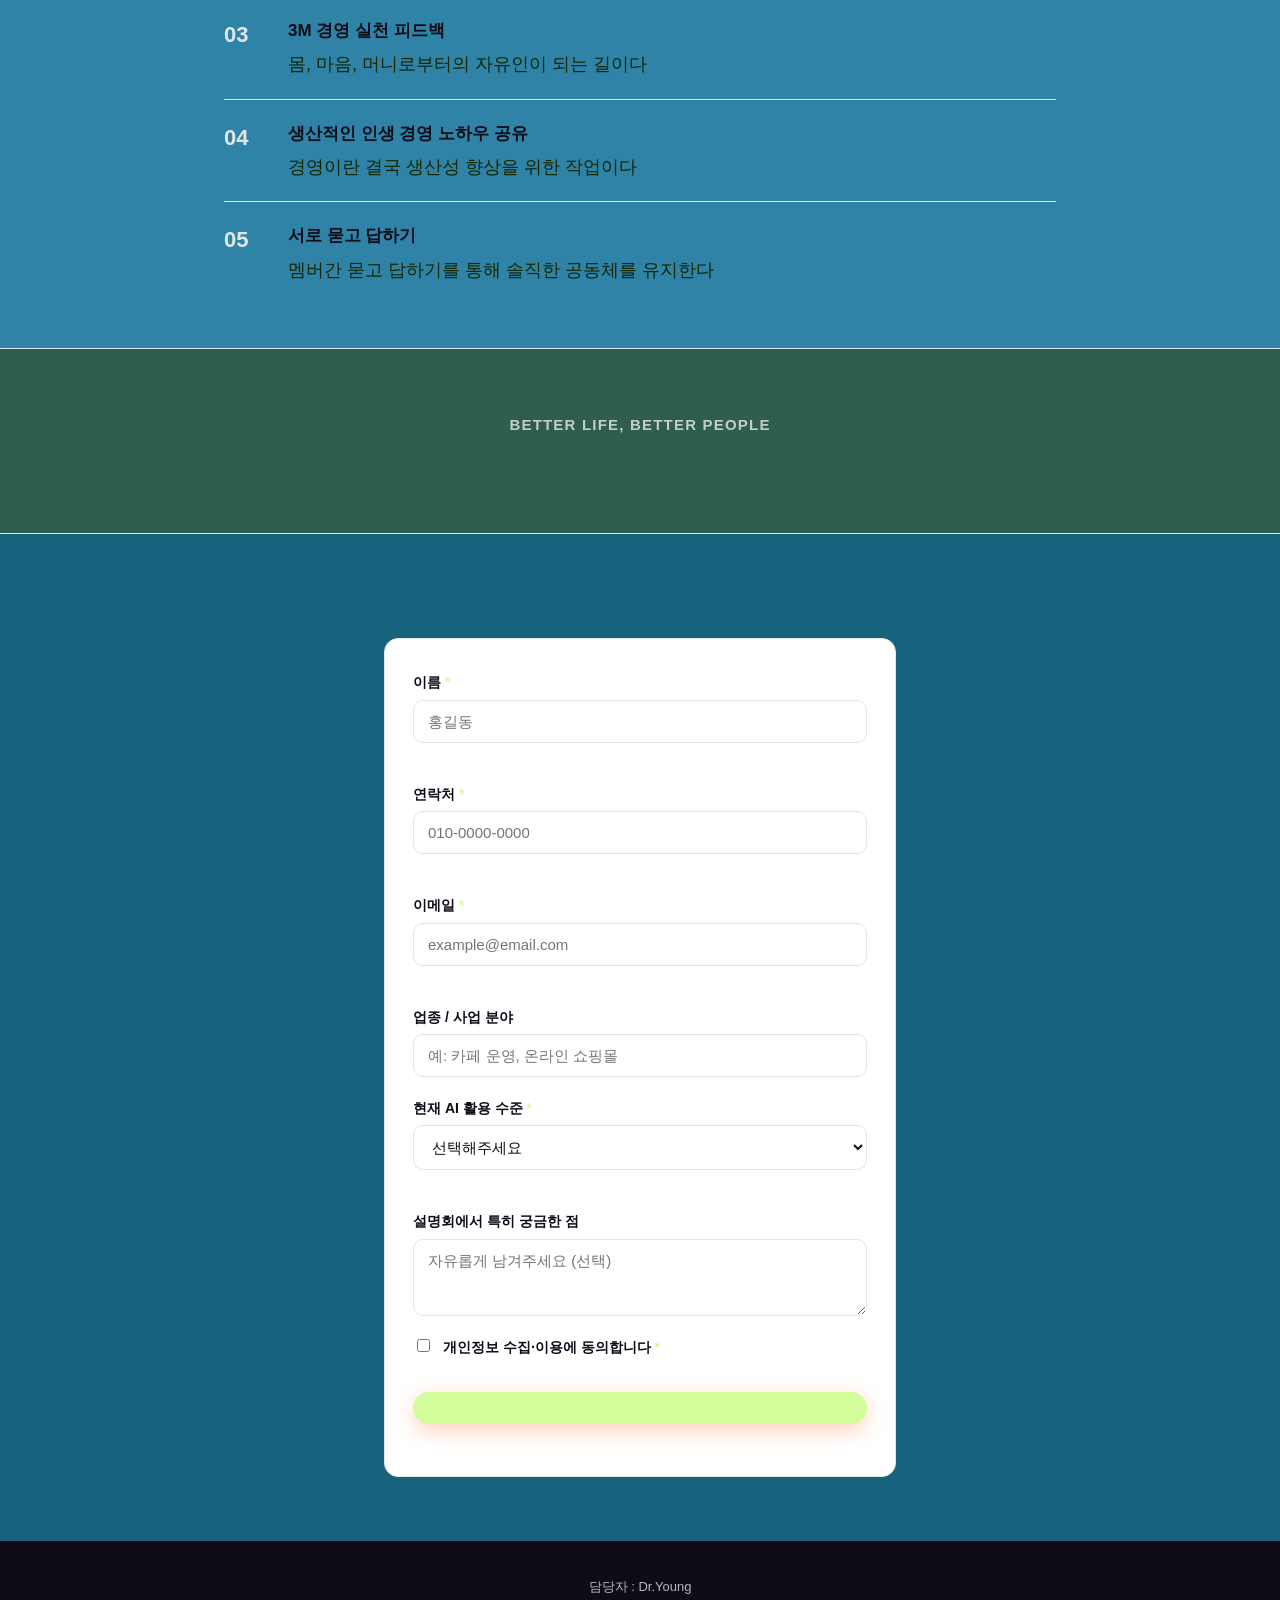
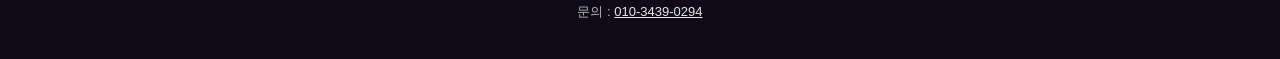
==== commit 350bfedb: "Add 4th event-info item and switch button text to black Add a fourth label/value slot to the event-i" ====
--- a/index.html
+++ b/index.html
@@ -40,6 +40,10 @@
           <span class="event-info-label">소요 시간</span>
           <span class="event-info-value" data-bind="hero.eventDuration">약 60분 (Q&amp;A 포함)</span>
         </div>
+        <div class="event-info-item">
+          <span class="event-info-label" data-bind="hero.eventLabel4">시험 내용</span>
+          <span class="event-info-value" data-bind="hero.eventValue4">매주 복습용 20문제</span>
+        </div>
       </div>
 
       <a href="#apply-section" class="btn btn-primary btn-large" data-bind="hero.ctaText">무료 설명회 신청하기</a>
--- a/styles.css
+++ b/styles.css
@@ -15,9 +15,18 @@
   --color-accent: #2f5d50;
   --color-border: #e6e3de;
   --color-white: #ffffff;
+  --color-button-text: #ffffff;
   --font-sans: -apple-system, BlinkMacSystemFont, "Pretendard", "Noto Sans KR", "Malgun Gothic", sans-serif;
   --radius: 14px;
   --max-width: 880px;
+  --size-eyebrow: 14px;
+  --size-hero-title: 36px;
+  --size-hero-copy: 19px;
+  --size-hero-sub: 15px;
+  --size-section-title: 13px;
+  --size-section-heading: 24px;
+  --size-body: 15px;
+  --size-button: 16px;
 }
 
 * { box-sizing: border-box; }
@@ -79,7 +88,7 @@
 
 .btn-primary {
   background: var(--color-primary);
-  color: var(--color-white);
+  color: var(--color-button-text);
   box-shadow: 0 6px 20px rgba(255, 122, 61, 0.35);
 }
 
@@ -95,7 +104,7 @@
 
 .btn-large {
   padding: 16px 36px;
-  font-size: 16px;
+  font-size: var(--size-button);
 }
 
 .btn-full {
@@ -117,7 +126,7 @@
 }
 
 .eyebrow {
-  font-size: 14px;
+  font-size: var(--size-eyebrow);
   font-weight: 700;
   color: var(--color-primary);
   margin: 0 0 8px;
@@ -131,7 +140,7 @@
 }
 
 .hero h1 {
-  font-size: clamp(28px, 5vw, 42px);
+  font-size: var(--size-hero-title);
   line-height: 1.35;
   margin: 0 0 20px;
   letter-spacing: -0.02em;
@@ -142,12 +151,12 @@
 }
 
 .hero-copy {
-  font-size: clamp(17px, 2.5vw, 20px);
+  font-size: var(--size-hero-copy);
   margin: 0 0 8px;
 }
 
 .hero-sub {
-  font-size: 15px;
+  font-size: var(--size-hero-sub);
   color: var(--color-text-muted);
   margin: 0 0 36px;
 }
@@ -190,7 +199,7 @@
 }
 
 .section-title {
-  font-size: 13px;
+  font-size: var(--size-section-title);
   font-weight: 800;
   letter-spacing: 0.08em;
   text-transform: uppercase;
@@ -200,7 +209,7 @@
 }
 
 .section-subtitle {
-  font-size: clamp(20px, 3vw, 26px);
+  font-size: var(--size-section-heading);
   font-weight: 700;
   text-align: center;
   margin: 0 0 40px;
@@ -228,7 +237,7 @@
   border: 1px solid var(--color-border);
   border-radius: var(--radius);
   padding: 18px 20px;
-  font-size: 15px;
+  font-size: var(--size-body);
 }
 
 .check-icon {
@@ -284,7 +293,7 @@
 .agenda-item p {
   margin: 0;
   color: var(--color-text-muted);
-  font-size: 14px;
+  font-size: var(--size-body);
 }
 
 /* Diff section */
@@ -303,7 +312,7 @@
 }
 
 .diff-copy {
-  font-size: clamp(16px, 2.5vw, 19px);
+  font-size: var(--size-body);
   line-height: 1.7;
   margin: 0 0 32px;
 }
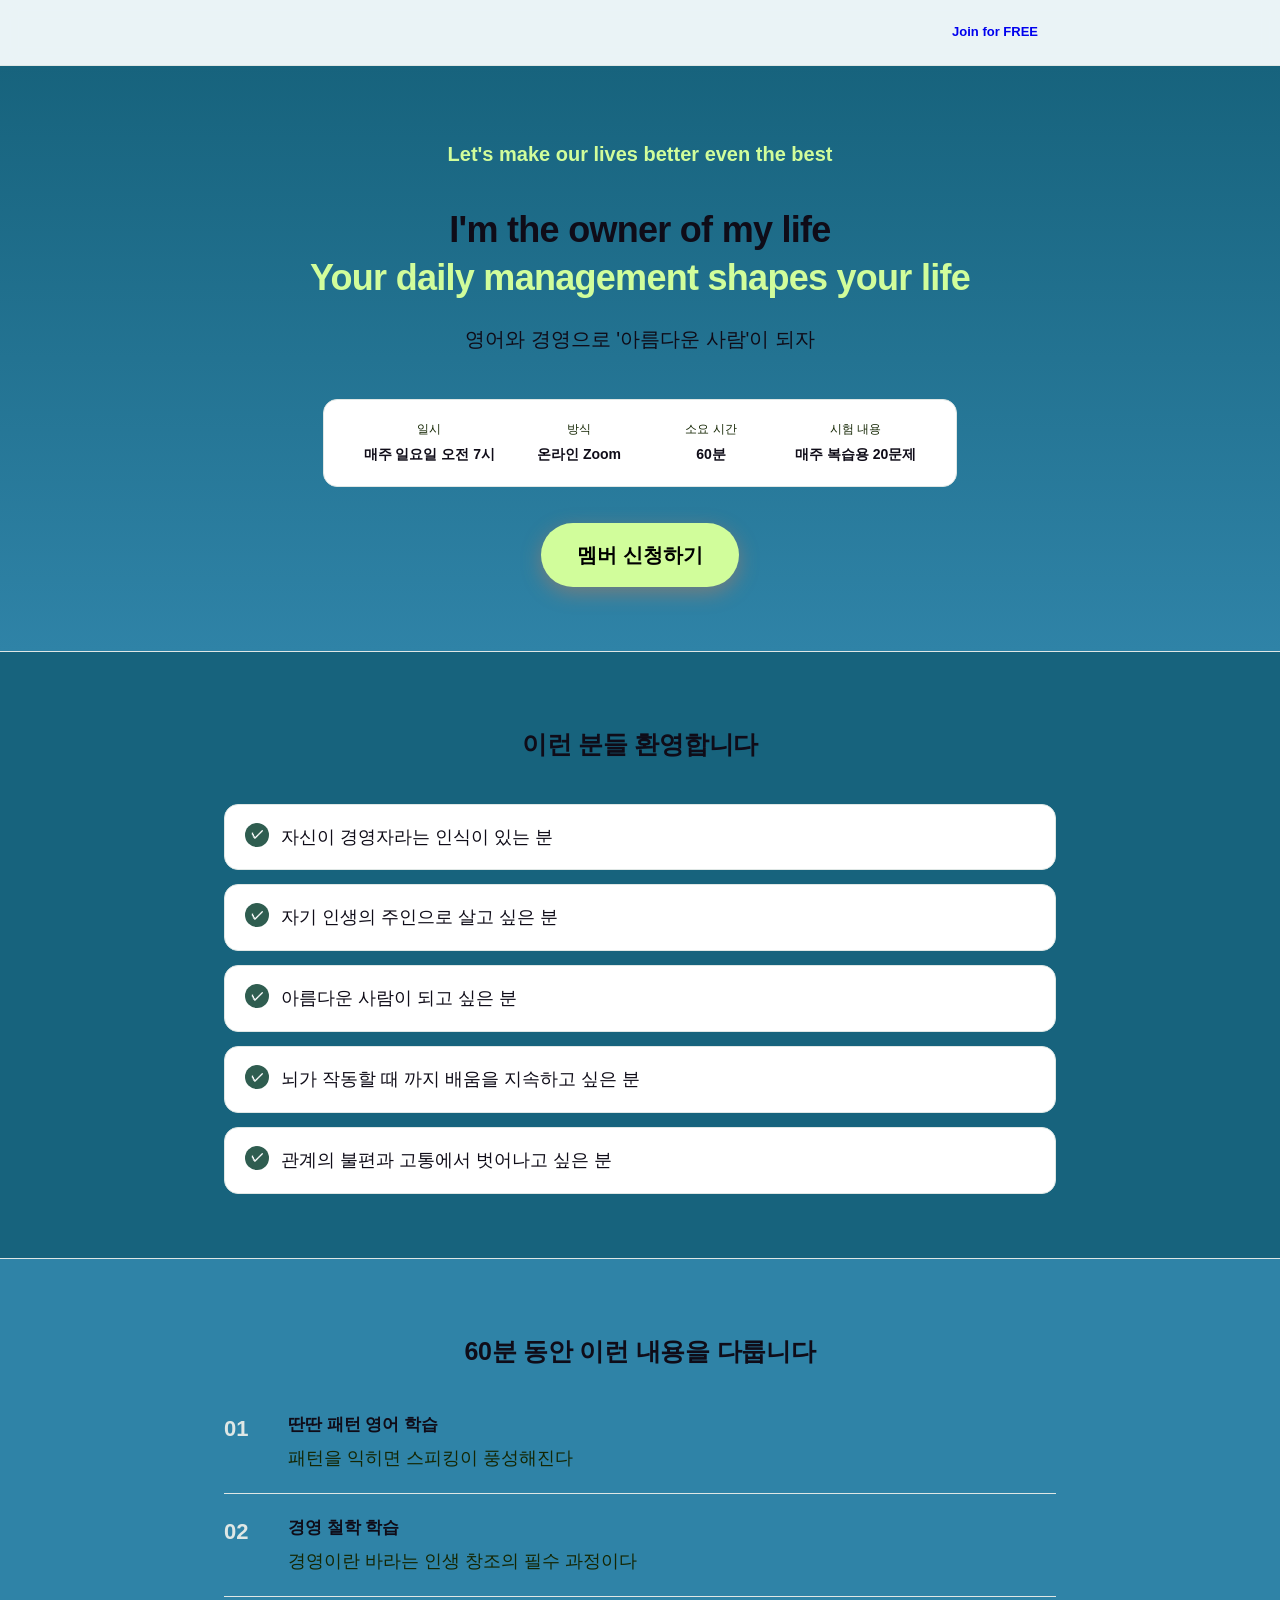
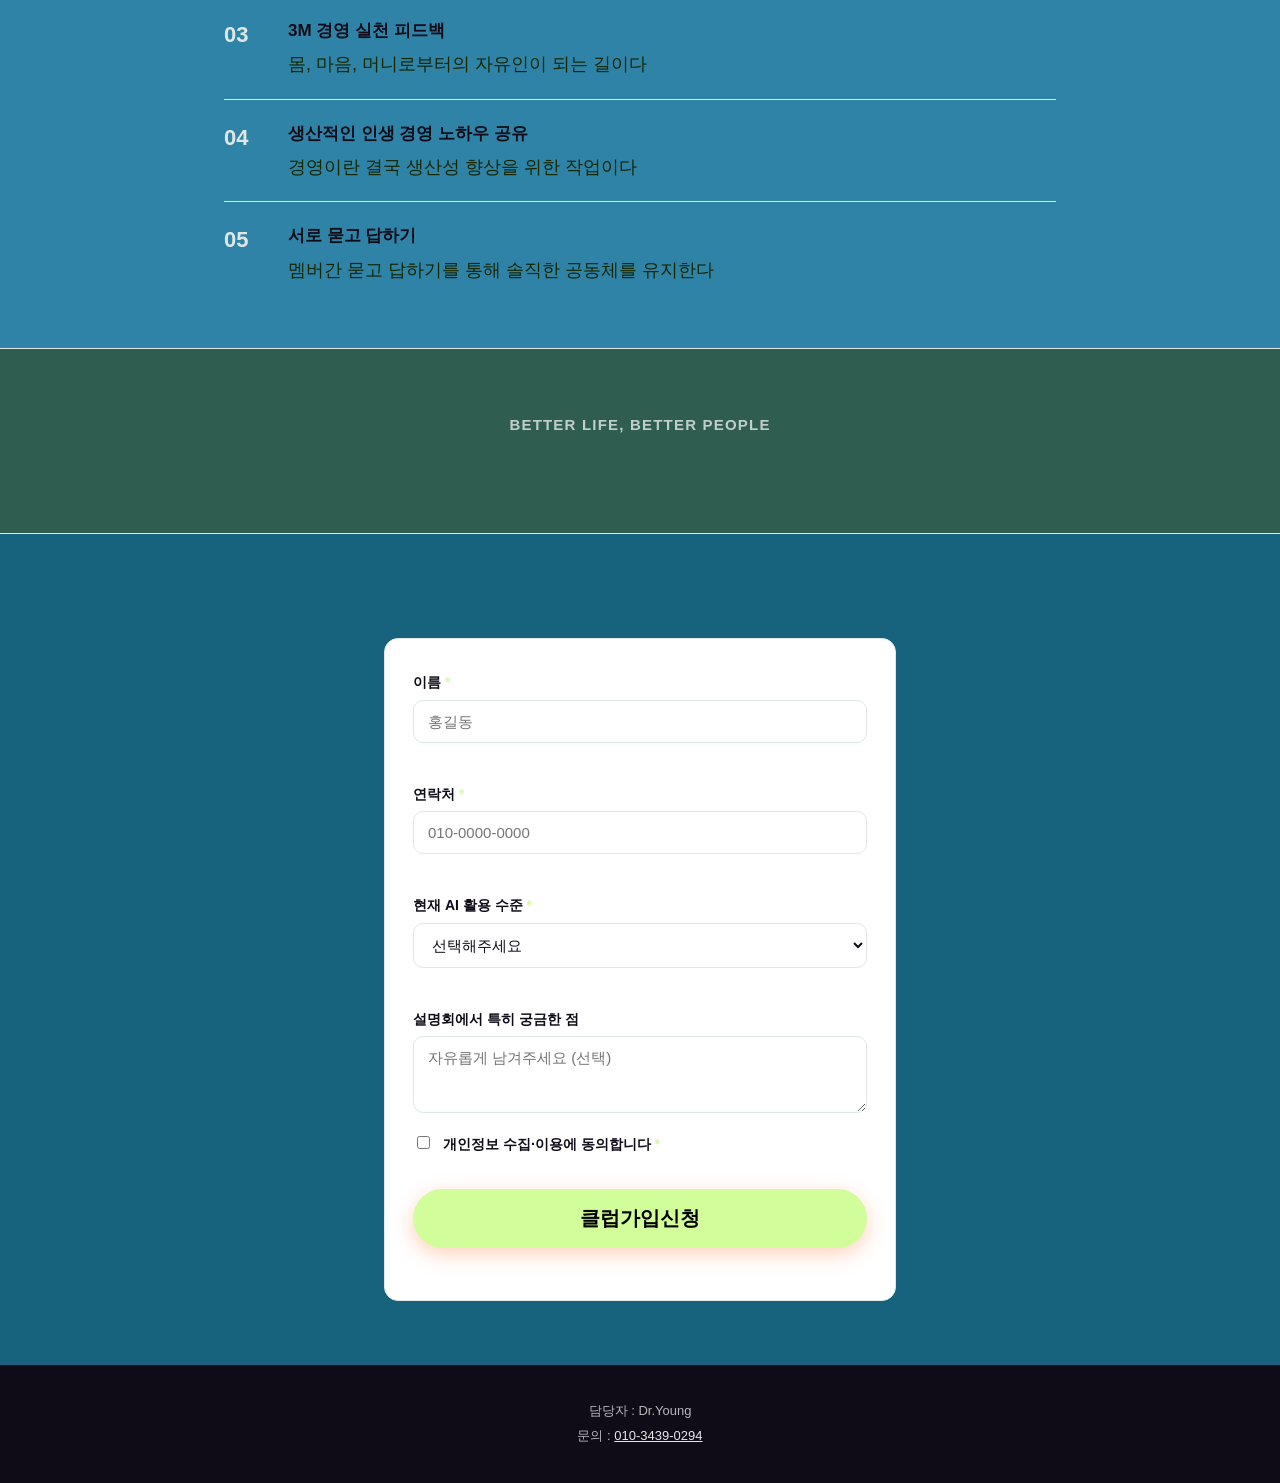
==== commit 0d31e649: "Remove email/business fields, update submit button text Drop the email and 업종/사업분야 fields from the a" ====
--- a/index.html
+++ b/index.html
@@ -157,17 +157,6 @@
         </div>
 
         <div class="form-group">
-          <label for="email">이메일 <span class="required">*</span></label>
-          <input type="email" id="email" name="email" required placeholder="example@email.com">
-          <span class="error-msg" data-error-for="email"></span>
-        </div>
-
-        <div class="form-group">
-          <label for="business">업종 / 사업 분야</label>
-          <input type="text" id="business" name="business" placeholder="예: 카페 운영, 온라인 쇼핑몰">
-        </div>
-
-        <div class="form-group">
           <label for="ai-level">현재 AI 활용 수준 <span class="required">*</span></label>
           <select id="ai-level" name="ai-level" required>
             <option value="" disabled selected>선택해주세요</option>
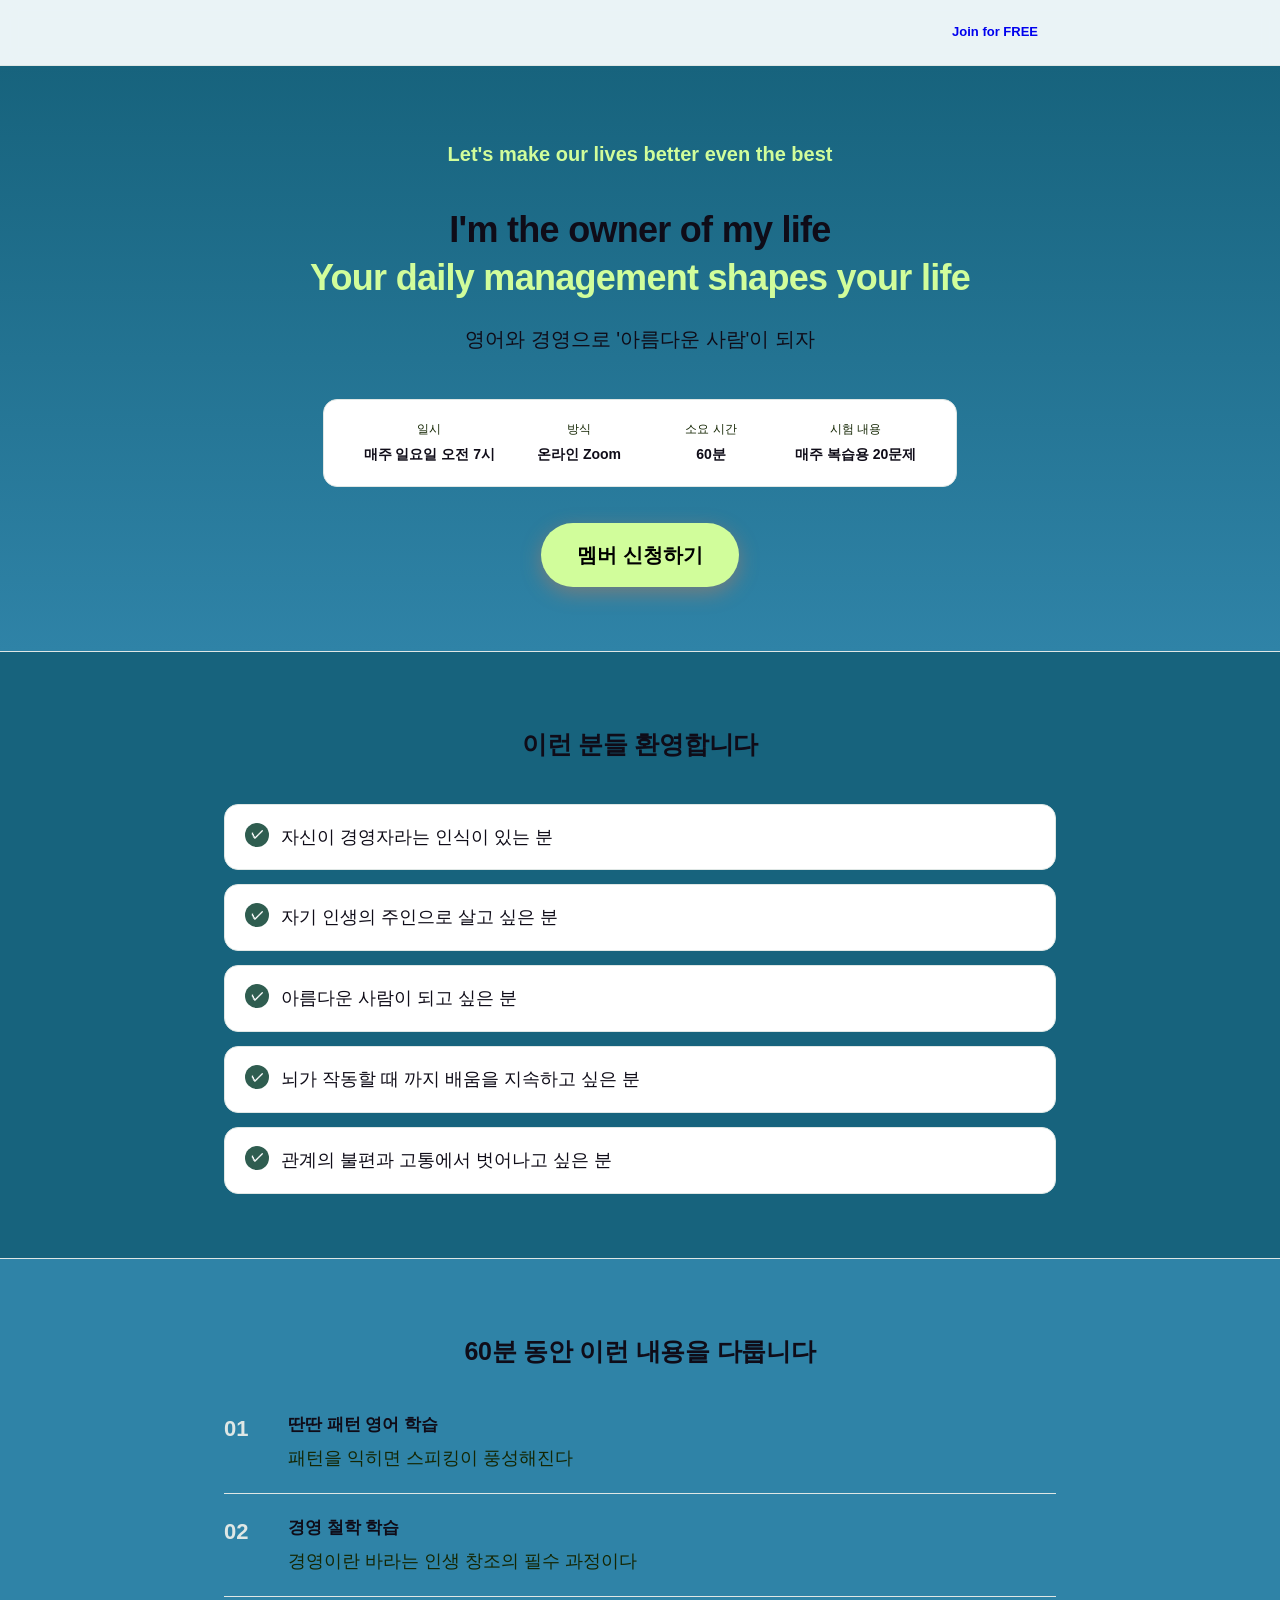
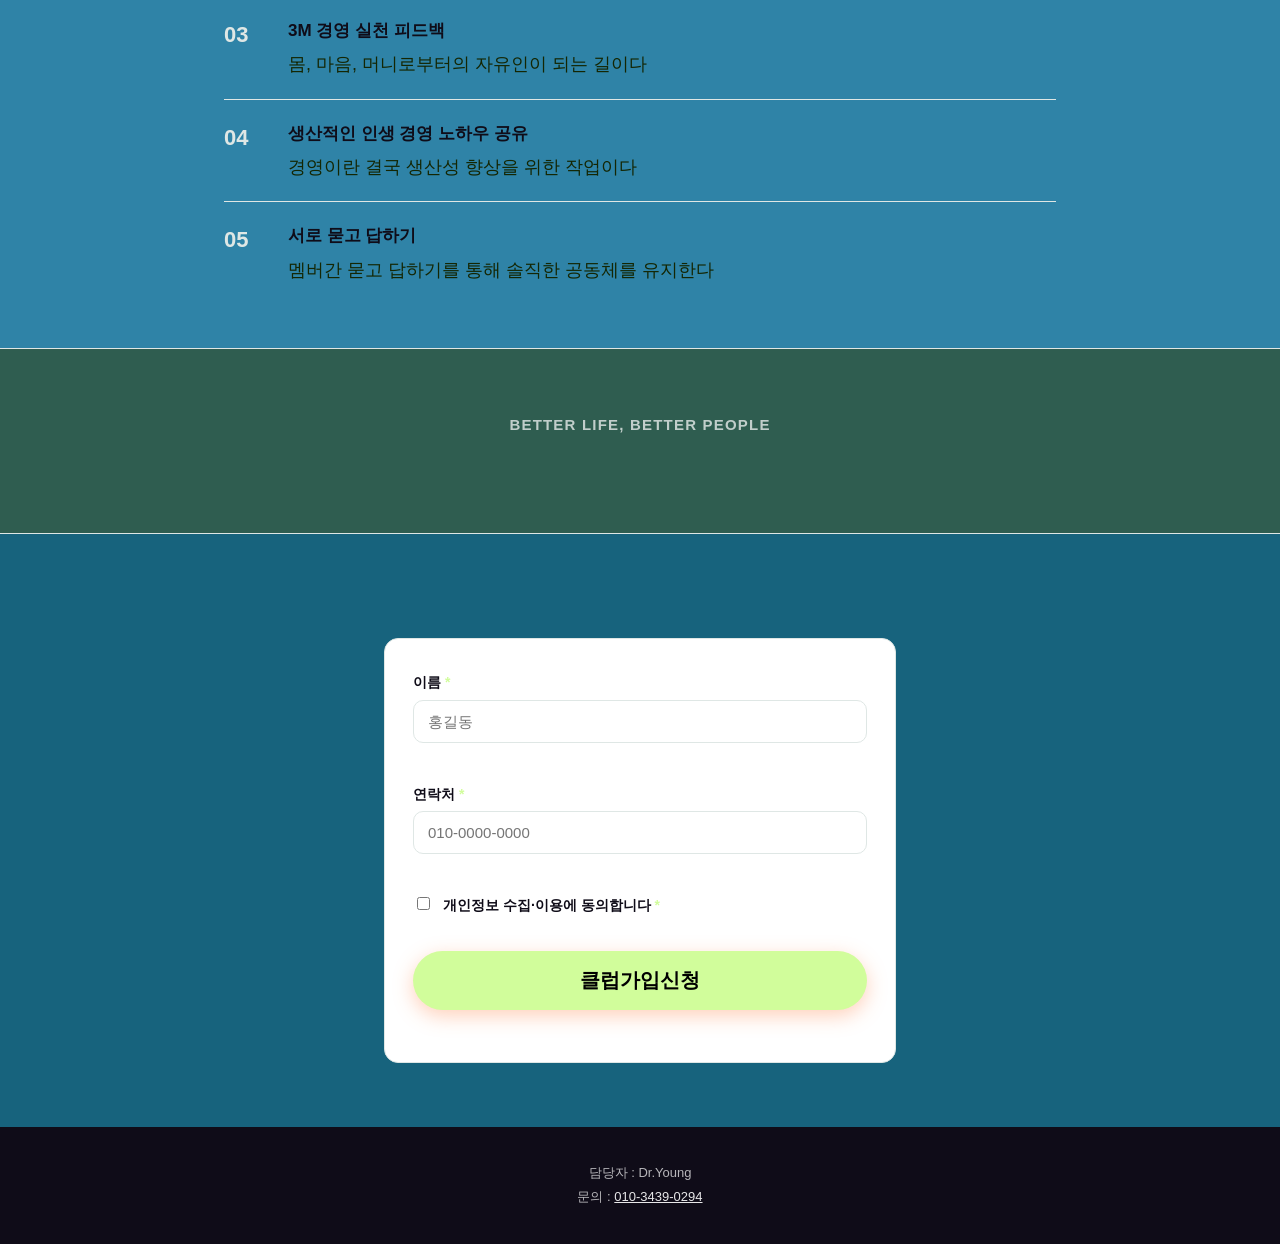
==== commit dfbf60b8: "Remove AI usage level and question fields from apply form Co-Authored-By: Claude Sonnet 5 <noreply@a" ====
--- a/index.html
+++ b/index.html
@@ -156,23 +156,6 @@
           <span class="error-msg" data-error-for="phone"></span>
         </div>
 
-        <div class="form-group">
-          <label for="ai-level">현재 AI 활용 수준 <span class="required">*</span></label>
-          <select id="ai-level" name="ai-level" required>
-            <option value="" disabled selected>선택해주세요</option>
-            <option value="beginner">입문 (거의 안 써봤어요)</option>
-            <option value="basic">초급 (가끔 써봤어요)</option>
-            <option value="intermediate">중급 (자주 쓰는 편)</option>
-            <option value="advanced">고급 (업무에 적용 중)</option>
-          </select>
-          <span class="error-msg" data-error-for="ai-level"></span>
-        </div>
-
-        <div class="form-group">
-          <label for="question">설명회에서 특히 궁금한 점</label>
-          <textarea id="question" name="question" rows="3" placeholder="자유롭게 남겨주세요 (선택)"></textarea>
-        </div>
-
         <div class="form-group form-group-checkbox">
           <label class="checkbox-label">
             <input type="checkbox" id="privacy" name="privacy" required>
